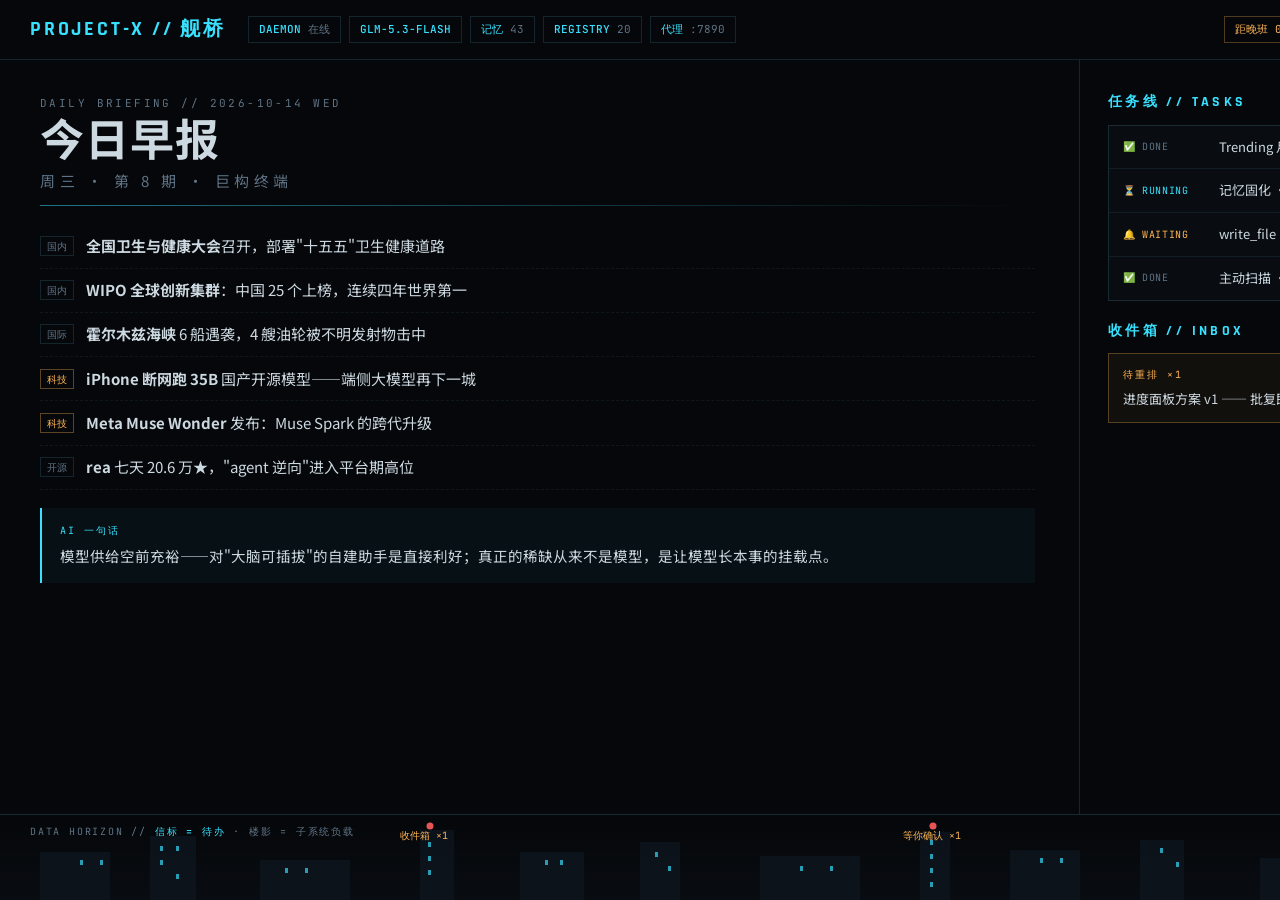
==== assistant/web/preview/round-01/b-bridge.html @ b6d040dc "控制台方向探索 round-01：三张首屏候选（数据巨构/舰桥/档案塔）+ manifest + skyline 资产 - 同一份真实数据（10-14 早报/任务线/系统状态），三种骨架各写各的：全幅" ====
<!DOCTYPE html>
<html lang="zh-CN">
<head>
<meta charset="UTF-8"/>
<title>B · 舰桥 — 内容即首屏</title>
<link rel="preconnect" href="https://fonts.googleapis.com"><link rel="preconnect" href="https://fonts.gstatic.com" crossorigin>
<link href="https://fonts.googleapis.com/css2?family=Rajdhani:wght@500;600;700&family=Noto+Sans+SC:wght@400;500;700&family=JetBrains+Mono:wght@400;500;700&display=swap" rel="stylesheet">
<style>
/* 方向 B：编辑内容优先。骨架 = 顶部状态条 + 中栏早报排版 + 右栏任务流 + 底部数据地平线。自包含样式。 */
:root{--bg:#05070a;--panel:#090d12;--text:#cdd9e1;--dim:#5f7385;--cyan:#38e1ff;--amber:#ffb454;--red:#ff5d5d;--line:rgba(122,218,255,.14)}
*{margin:0;padding:0;box-sizing:border-box}
body{width:1440px;height:900px;overflow:hidden;background:var(--bg);color:var(--text);font-family:'Noto Sans SC',sans-serif;font-size:15px;line-height:1.75;display:flex;flex-direction:column}
.mono{font-family:'JetBrains Mono',monospace}
/* 顶部状态条 */
.bar{height:60px;display:flex;align-items:center;gap:14px;padding:0 30px;border-bottom:1px solid var(--line)}
.brand{font-family:'Rajdhani',sans-serif;font-weight:700;font-size:20px;letter-spacing:.14em;color:var(--cyan)}
.pills{display:flex;gap:8px;margin-left:8px}
.pill{font-family:'JetBrains Mono',monospace;font-size:11px;color:var(--dim);border:1px solid var(--line);padding:3px 10px}
.pill b{color:var(--cyan);font-weight:500}
.bar .right{margin-left:auto;display:flex;gap:12px;align-items:center;font-family:'JetBrains Mono',monospace;font-size:12px;color:var(--text)}
.bar .count{color:var(--amber);border:1px solid rgba(255,180,84,.3);padding:3px 10px;font-size:11px}
/* 主体两栏 */
.main{flex:1;display:grid;grid-template-columns:1fr 360px;gap:0;min-height:0}
.paper{padding:34px 44px 20px 40px;border-right:1px solid var(--line)}
.kicker{font-family:'JetBrains Mono',monospace;font-size:11px;letter-spacing:.22em;color:var(--dim)}
.paper h1{font-family:'Rajdhani','Noto Sans SC',sans-serif;font-weight:700;font-size:44px;line-height:1.12;margin:6px 0 4px;letter-spacing:.02em}
.paper h1 small{display:block;font-size:15px;color:var(--dim);font-weight:400;font-family:'Noto Sans SC';letter-spacing:.3em;margin-top:4px}
.paper .rule{height:1px;background:linear-gradient(90deg,var(--cyan),transparent);margin:16px 0 18px;opacity:.5}
.news li{list-style:none;display:flex;gap:12px;padding:8.5px 0;font-size:15px;border-bottom:1px dashed rgba(122,218,255,.08)}
.news .tag{font-family:'JetBrains Mono',monospace;font-size:10px;color:var(--dim);border:1px solid var(--line);height:20px;padding:0 6px;line-height:19px;flex:none;margin-top:3px}
.news .tag.hot{color:var(--amber);border-color:rgba(255,180,84,.35)}
.news b{color:var(--text)}
.quote{margin-top:18px;padding:14px 18px;border-left:2px solid var(--cyan);background:rgba(56,225,255,.04);font-size:14.5px;color:var(--text)}
.quote .k{font-family:'JetBrains Mono',monospace;font-size:10px;letter-spacing:.2em;color:var(--cyan);display:block;margin-bottom:4px}
/* 右栏 */
.rail{padding:30px 28px;display:flex;flex-direction:column;gap:18px;overflow:hidden}
.panel h3{font-family:'Rajdhani',sans-serif;font-size:14px;letter-spacing:.24em;color:var(--cyan);margin-bottom:10px}
.tl{border:1px solid var(--line);background:var(--panel)}
.tl .row{display:flex;gap:10px;align-items:center;padding:10px 14px;border-bottom:1px solid rgba(122,218,255,.08);font-size:13px}
.tl .row:last-child{border:0}
.tl .st{font-family:'JetBrains Mono',monospace;font-size:10px;width:86px;flex:none;letter-spacing:.06em}
.st.done{color:var(--dim)} .st.run{color:var(--cyan)} .st.wait{color:var(--amber)}
.inbox{border:1px solid rgba(255,180,84,.3);background:rgba(255,180,84,.05);padding:12px 14px;font-size:13px}
.inbox .k{font-family:'JetBrains Mono',monospace;font-size:10px;letter-spacing:.2em;color:var(--amber);display:block;margin-bottom:4px}
/* 底部数据地平线 */
.horizon{height:86px;border-top:1px solid var(--line);position:relative;background:linear-gradient(180deg,rgba(9,13,18,0),rgba(9,13,18,.9))}
.horizon svg{position:absolute;bottom:0;left:0;width:1440px;height:78px;opacity:.9}
.horizon .cap{position:absolute;top:8px;left:30px;font-family:'JetBrains Mono',monospace;font-size:10px;letter-spacing:.18em;color:var(--dim)}
.horizon .cap b{color:var(--cyan);font-weight:500}
.horizon .bcn{position:absolute;font-family:'JetBrains Mono',monospace;font-size:10px;color:var(--amber)}
</style>
</head>
<body>
<div class="bar">
  <span class="brand">PROJECT-X // 舰桥</span>
  <span class="pills">
    <span class="pill"><b>DAEMON</b> 在线</span><span class="pill"><b>GLM-5.3-FLASH</b></span>
    <span class="pill"><b>记忆</b> 43</span><span class="pill"><b>REGISTRY</b> 20</span><span class="pill"><b>代理</b> :7890</span>
  </span>
  <span class="right"><span class="count">距晚班 03:12:44</span><span class="mono">17:47:16</span></span>
</div>

<div class="main">
  <div class="paper">
    <div class="kicker">DAILY BRIEFING // 2026-10-14 WED</div>
    <h1>今日早报<small>周三 · 第 8 期 · 巨构终端</small></h1>
    <div class="rule"></div>
    <ul class="news">
      <li><span class="tag">国内</span><span><b>全国卫生与健康大会</b>召开，部署"十五五"卫生健康道路</span></li>
      <li><span class="tag">国内</span><span><b>WIPO 全球创新集群</b>：中国 25 个上榜，连续四年世界第一</span></li>
      <li><span class="tag">国际</span><span><b>霍尔木兹海峡</b> 6 船遇袭，4 艘油轮被不明发射物击中</span></li>
      <li><span class="tag hot">科技</span><span><b>iPhone 断网跑 35B</b> 国产开源模型——端侧大模型再下一城</span></li>
      <li><span class="tag hot">科技</span><span><b>Meta Muse Wonder</b> 发布：Muse Spark 的跨代升级</span></li>
      <li><span class="tag">开源</span><span><b>rea</b> 七天 20.6 万★，"agent 逆向"进入平台期高位</span></li>
    </ul>
    <div class="quote"><span class="k">AI 一句话</span>模型供给空前充裕——对"大脑可插拔"的自建助手是直接利好；真正的稀缺从来不是模型，是让模型长本事的挂载点。</div>
  </div>

  <div class="rail">
    <div class="panel">
      <h3>任务线 // TASKS</h3>
      <div class="tl">
        <div class="row"><span class="st done">✅ DONE</span><span>Trending 月榜深读 · 9 项交付</span></div>
        <div class="row"><span class="st run">⏳ RUNNING</span><span>记忆固化 · 周日 22:00 预定</span></div>
        <div class="row"><span class="st wait">🔔 WAITING</span><span>write_file · reports/r2.md</span></div>
        <div class="row"><span class="st done">✅ DONE</span><span>主动扫描 · rea 速报已推</span></div>
      </div>
    </div>
    <div class="panel">
      <h3>收件箱 // INBOX</h3>
      <div class="inbox"><span class="k">待重排 ×1</span>进度面板方案 v1 —— 批复即按新 4 天窗开工</div>
    </div>
  </div>
</div>

<div class="horizon">
  <div class="cap">DATA HORIZON // <b>信标 = 待办</b> · 楼影 = 子系统负载</div>
  <svg viewBox="0 0 1440 78" preserveAspectRatio="none">
    <g fill="#0d141c">
      <rect x="40" y="30" width="70" height="48"/><rect x="150" y="14" width="46" height="64"/>
      <rect x="260" y="38" width="90" height="40"/><rect x="420" y="8" width="34" height="70"/>
      <rect x="520" y="30" width="64" height="48"/><rect x="640" y="20" width="40" height="58"/>
      <rect x="760" y="34" width="100" height="44"/><rect x="920" y="10" width="30" height="68"/>
      <rect x="1010" y="28" width="70" height="50"/><rect x="1140" y="18" width="44" height="60"/>
      <rect x="1260" y="36" width="110" height="42"/>
    </g>
    <g fill="#38e1ff" opacity=".75">
      <rect x="160" y="24" width="3" height="5"/><rect x="176" y="24" width="3" height="5"/><rect x="160" y="38" width="3" height="5"/><rect x="176" y="52" width="3" height="5"/>
      <rect x="428" y="20" width="3" height="5"/><rect x="428" y="34" width="3" height="5"/><rect x="428" y="48" width="3" height="5"/>
      <rect x="655" y="30" width="3" height="5"/><rect x="668" y="44" width="3" height="5"/>
      <rect x="930" y="18" width="3" height="5"/><rect x="930" y="32" width="3" height="5"/><rect x="930" y="46" width="3" height="5"/><rect x="930" y="60" width="3" height="5"/>
      <rect x="1160" y="26" width="3" height="5"/><rect x="1176" y="40" width="3" height="5"/>
      <rect x="80" y="38" width="3" height="5"/><rect x="100" y="38" width="3" height="5"/>
      <rect x="285" y="46" width="3" height="5"/><rect x="305" y="46" width="3" height="5"/>
      <rect x="545" y="38" width="3" height="5"/><rect x="560" y="38" width="3" height="5"/>
      <rect x="800" y="44" width="3" height="5"/><rect x="830" y="44" width="3" height="5"/>
      <rect x="1040" y="36" width="3" height="5"/><rect x="1060" y="36" width="3" height="5"/>
      <rect x="1310" y="48" width="3" height="5"/><rect x="1340" y="48" width="3" height="5"/>
    </g>
    <circle cx="430" cy="4" r="3.5" fill="#ff5d5d"/>
    <circle cx="933" cy="4" r="3.5" fill="#ff5d5d"/>
  </svg>
  <div class="bcn" style="left:400px;top:12px">收件箱 ×1</div>
  <div class="bcn" style="left:903px;top:12px">等你确认 ×1</div>
</div>
</body>
</html>
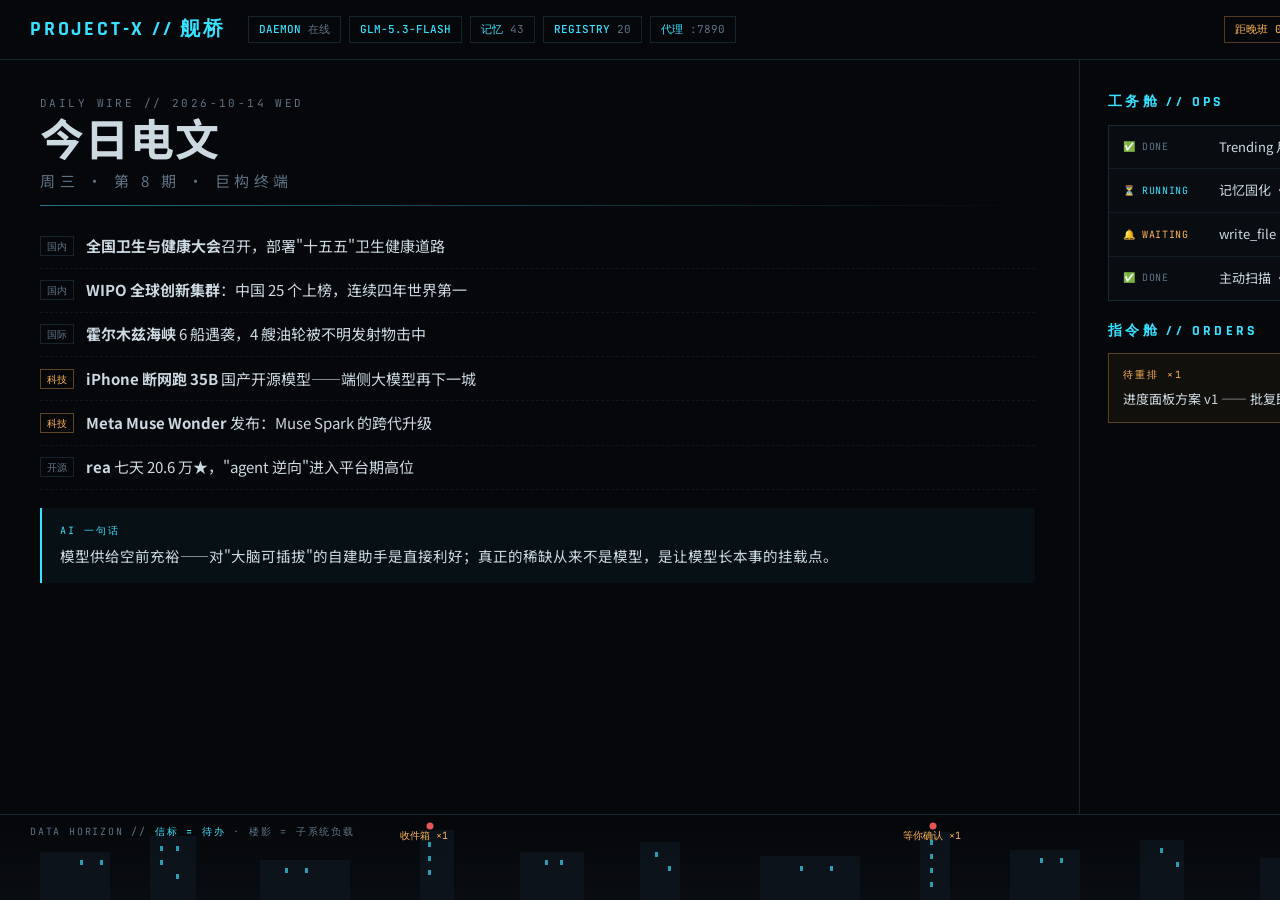
==== commit aec71dfe: "round-01 世界观命名：电文/工务舱/记忆穹舱/指令舱/观测台——命名即沉浸，替换平实词" ====
--- a/assistant/web/preview/round-01/b-bridge.html
+++ b/assistant/web/preview/round-01/b-bridge.html
@@ -62,8 +62,8 @@
 
 <div class="main">
   <div class="paper">
-    <div class="kicker">DAILY BRIEFING // 2026-10-14 WED</div>
-    <h1>今日早报<small>周三 · 第 8 期 · 巨构终端</small></h1>
+    <div class="kicker">DAILY WIRE // 2026-10-14 WED</div>
+    <h1>今日电文<small>周三 · 第 8 期 · 巨构终端</small></h1>
     <div class="rule"></div>
     <ul class="news">
       <li><span class="tag">国内</span><span><b>全国卫生与健康大会</b>召开，部署"十五五"卫生健康道路</span></li>
@@ -78,7 +78,7 @@
 
   <div class="rail">
     <div class="panel">
-      <h3>任务线 // TASKS</h3>
+      <h3>工务舱 // OPS</h3>
       <div class="tl">
         <div class="row"><span class="st done">✅ DONE</span><span>Trending 月榜深读 · 9 项交付</span></div>
         <div class="row"><span class="st run">⏳ RUNNING</span><span>记忆固化 · 周日 22:00 预定</span></div>
@@ -87,7 +87,7 @@
       </div>
     </div>
     <div class="panel">
-      <h3>收件箱 // INBOX</h3>
+      <h3>指令舱 // ORDERS</h3>
       <div class="inbox"><span class="k">待重排 ×1</span>进度面板方案 v1 —— 批复即按新 4 天窗开工</div>
     </div>
   </div>
